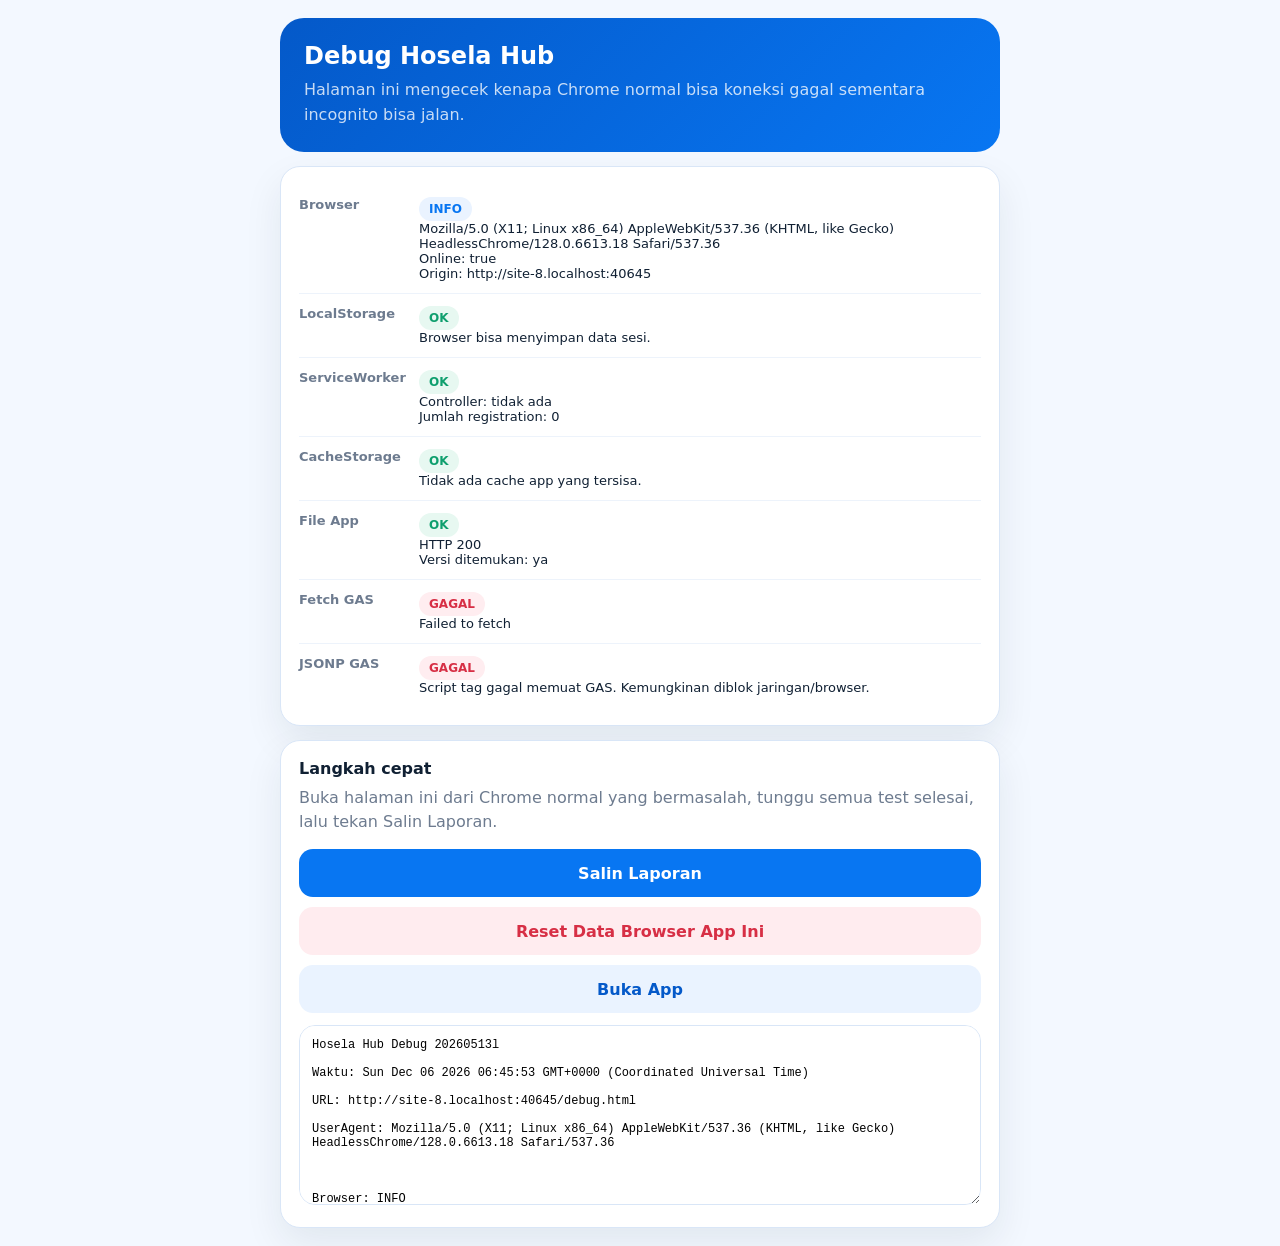
==== debug.html @ c0fd5866 "Add fingerprint import for attendance app" ====
<!DOCTYPE html>
<html lang="id">
<head>
  <meta charset="UTF-8">
  <meta name="viewport" content="width=device-width, initial-scale=1">
  <meta name="robots" content="noindex">
  <title>Debug Hosela Hub</title>
  <style>
    :root {
      --blue: #0876f2;
      --blue-dark: #0459c9;
      --bg: #f3f8ff;
      --line: #d9e6f7;
      --text: #102033;
      --muted: #6d7b8f;
      --ok: #0f9f6e;
      --bad: #d72f45;
      --warn: #b7791f;
    }

    * { box-sizing: border-box; }
    body {
      background: var(--bg);
      color: var(--text);
      font-family: Inter, system-ui, -apple-system, BlinkMacSystemFont, "Segoe UI", sans-serif;
      margin: 0;
      padding: 18px;
    }

    .wrap {
      margin: 0 auto;
      max-width: 720px;
    }

    .hero {
      background: linear-gradient(135deg, var(--blue-dark), var(--blue));
      border-radius: 24px;
      color: #fff;
      padding: 24px;
    }

    h1 {
      font-size: 24px;
      margin: 0 0 8px;
    }

    p {
      color: var(--muted);
      line-height: 1.55;
      margin: 8px 0 0;
    }

    .hero p {
      color: rgba(255,255,255,.78);
    }

    .panel {
      background: #fff;
      border: 1px solid var(--line);
      border-radius: 20px;
      box-shadow: 0 16px 38px rgba(16,32,51,.08);
      margin-top: 14px;
      padding: 18px;
    }

    .row {
      align-items: flex-start;
      border-bottom: 1px solid #edf3fb;
      display: grid;
      gap: 8px;
      grid-template-columns: 112px 1fr;
      padding: 12px 0;
    }

    .row:last-child { border-bottom: 0; }
    .label {
      color: var(--muted);
      font-size: 13px;
      font-weight: 700;
    }

    .value {
      font-size: 13px;
      overflow-wrap: anywhere;
      white-space: pre-wrap;
    }

    .status {
      border-radius: 999px;
      display: inline-flex;
      font-size: 12px;
      font-weight: 800;
      padding: 5px 10px;
    }

    .ok { background: #e7f8f1; color: var(--ok); }
    .bad { background: #ffedf0; color: var(--bad); }
    .warn { background: #fff7dd; color: var(--warn); }
    .info { background: #eaf3ff; color: var(--blue); }

    .btns {
      display: grid;
      gap: 10px;
      grid-template-columns: 1fr;
      margin-top: 14px;
    }

    button, a.button {
      align-items: center;
      background: var(--blue);
      border: 0;
      border-radius: 14px;
      color: #fff;
      cursor: pointer;
      display: flex;
      font: inherit;
      font-weight: 800;
      justify-content: center;
      min-height: 48px;
      padding: 12px 16px;
      text-decoration: none;
    }

    button.secondary, a.secondary {
      background: #eaf3ff;
      color: var(--blue-dark);
    }

    button.danger {
      background: #ffecef;
      color: var(--bad);
    }

    textarea {
      border: 1px solid var(--line);
      border-radius: 16px;
      font: 12px ui-monospace, SFMono-Regular, Consolas, monospace;
      height: 180px;
      margin-top: 12px;
      padding: 12px;
      resize: vertical;
      width: 100%;
    }
  </style>
</head>
<body>
  <main class="wrap">
    <section class="hero">
      <h1>Debug Hosela Hub</h1>
      <p>Halaman ini mengecek kenapa Chrome normal bisa koneksi gagal sementara incognito bisa jalan.</p>
    </section>

    <section class="panel" id="results"></section>

    <section class="panel">
      <strong>Langkah cepat</strong>
      <p>Buka halaman ini dari Chrome normal yang bermasalah, tunggu semua test selesai, lalu tekan Salin Laporan.</p>
      <div class="btns">
        <button type="button" onclick="copyReport()">Salin Laporan</button>
        <button type="button" class="danger" onclick="hardReset()">Reset Data Browser App Ini</button>
        <a class="button secondary" href="./index.html?v=20260513l">Buka App</a>
      </div>
      <textarea id="report" readonly></textarea>
    </section>
  </main>

  <script>
    var GAS_URL = 'https://script.google.com/macros/s/AKfycbxDAHTGFbjG2RMjIPqUmdLbPO3TqKFfpPuEw9p5sdc4tEJXy6zsyyzhQ6pO65Pben4ywQ/exec';
    var APP_VERSION = '20260513l';
    var rows = [];
    var results = document.getElementById('results');
    var report = document.getElementById('report');

    function addRow(name, status, detail) {
      rows.push({ name: name, status: status, detail: detail });
      render();
    }

    function cls(status) {
      if (status === 'OK') return 'ok';
      if (status === 'GAGAL') return 'bad';
      if (status === 'PERIKSA') return 'warn';
      return 'info';
    }

    function render() {
      results.innerHTML = rows.map(function(row) {
        return '<div class="row"><div class="label">' + escapeHtml(row.name) + '</div><div class="value"><span class="status ' + cls(row.status) + '">' + escapeHtml(row.status) + '</span>\n' + escapeHtml(row.detail || '') + '</div></div>';
      }).join('');
      report.value = [
        'Hosela Hub Debug ' + APP_VERSION,
        'Waktu: ' + new Date().toString(),
        'URL: ' + location.href,
        'UserAgent: ' + navigator.userAgent,
        ''
      ].concat(rows.map(function(row) {
        return row.name + ': ' + row.status + '\n' + (row.detail || '-');
      })).join('\n\n');
    }

    function escapeHtml(value) {
      return String(value == null ? '' : value)
        .replace(/&/g, '&amp;')
        .replace(/</g, '&lt;')
        .replace(/>/g, '&gt;')
        .replace(/"/g, '&quot;')
        .replace(/'/g, '&#039;');
    }

    function timeout(ms) {
      return new Promise(function(resolve) {
        setTimeout(resolve, ms);
      });
    }

    function testStorage() {
      try {
        localStorage.setItem('hh_debug_test', String(Date.now()));
        var value = localStorage.getItem('hh_debug_test');
        localStorage.removeItem('hh_debug_test');
        addRow('LocalStorage', value ? 'OK' : 'GAGAL', value ? 'Browser bisa menyimpan data sesi.' : 'Data sesi tidak bisa dibaca.');
      } catch (err) {
        addRow('LocalStorage', 'GAGAL', err.message || String(err));
      }
    }

    function testServiceWorker() {
      if (!('serviceWorker' in navigator)) {
        addRow('ServiceWorker', 'PERIKSA', 'Browser tidak mendukung service worker.');
        return Promise.resolve();
      }
      return navigator.serviceWorker.getRegistrations().then(function(regs) {
        var detail = 'Controller: ' + (navigator.serviceWorker.controller ? 'ada' : 'tidak ada') + '\nJumlah registration: ' + regs.length;
        regs.forEach(function(reg, i) {
          detail += '\n' + (i + 1) + '. scope=' + reg.scope;
        });
        addRow('ServiceWorker', regs.length ? 'PERIKSA' : 'OK', detail);
      }).catch(function(err) {
        addRow('ServiceWorker', 'GAGAL', err.message || String(err));
      });
    }

    function testCaches() {
      if (!('caches' in window)) {
        addRow('CacheStorage', 'PERIKSA', 'Browser tidak mendukung CacheStorage.');
        return Promise.resolve();
      }
      return caches.keys().then(function(keys) {
        addRow('CacheStorage', keys.length ? 'PERIKSA' : 'OK', keys.length ? keys.join('\n') : 'Tidak ada cache app yang tersisa.');
      }).catch(function(err) {
        addRow('CacheStorage', 'GAGAL', err.message || String(err));
      });
    }

    function testFetchGas() {
      var url = GAS_URL + '?action=ping&args=[]&_t=' + Date.now();
      return fetch(url, { cache: 'no-store', redirect: 'follow' })
        .then(function(res) {
          return res.text().then(function(text) {
            var shortText = text.slice(0, 220);
            addRow('Fetch GAS', res.ok ? 'OK' : 'GAGAL', 'HTTP ' + res.status + '\n' + shortText);
          });
        })
        .catch(function(err) {
          addRow('Fetch GAS', 'GAGAL', err.message || String(err));
        });
    }

    function testJsonpGas() {
      return new Promise(function(resolve) {
        var callbackName = 'hh_debug_jsonp_' + Date.now();
        var script = document.createElement('script');
        var finished = false;
        var oldError = window.onerror;
        var timer = setTimeout(function() {
          finish('GAGAL', 'Timeout. Chrome tidak menerima response JSONP dari GAS dalam 12 detik.');
        }, 12000);

        function finish(status, detail) {
          if (finished) return;
          finished = true;
          clearTimeout(timer);
          window.onerror = oldError;
          try { delete window[callbackName]; } catch (err) { window[callbackName] = undefined; }
          if (script.parentNode) script.parentNode.removeChild(script);
          addRow('JSONP GAS', status, detail);
          resolve();
        }

        window.onerror = function(message, source, lineno, colno, error) {
          if (source && source.indexOf('script.google') !== -1) {
            finish('GAGAL', 'Script GAS tidak valid di browser ini.\n' + message);
            return true;
          }
          if (oldError) return oldError.apply(window, arguments);
          return false;
        };

        window[callbackName] = function(data) {
          finish(data && data.success ? 'OK' : 'PERIKSA', JSON.stringify(data));
        };

        script.onerror = function() {
          finish('GAGAL', 'Script tag gagal memuat GAS. Kemungkinan diblok jaringan/browser.');
        };
        script.src = GAS_URL + '?action=ping&args=[]&callback=' + encodeURIComponent(callbackName) + '&_t=' + Date.now();
        document.head.appendChild(script);
      });
    }

    function testAppFile() {
      return fetch('./js/app.js?v=' + APP_VERSION + '&_t=' + Date.now(), { cache: 'no-store' })
        .then(function(res) { return res.text().then(function(text) {
          addRow('File App', text.indexOf(APP_VERSION) !== -1 ? 'OK' : 'PERIKSA', 'HTTP ' + res.status + '\nVersi ditemukan: ' + (text.indexOf(APP_VERSION) !== -1 ? 'ya' : 'tidak'));
        }); })
        .catch(function(err) {
          addRow('File App', 'GAGAL', err.message || String(err));
        });
    }

    function copyReport() {
      report.select();
      report.setSelectionRange(0, report.value.length);
      if (navigator.clipboard && navigator.clipboard.writeText) {
        navigator.clipboard.writeText(report.value).then(function() {
          alert('Laporan sudah disalin.');
        }).catch(function() {
          document.execCommand('copy');
          alert('Laporan sudah disalin.');
        });
      } else {
        document.execCommand('copy');
        alert('Laporan sudah disalin.');
      }
    }

    function hardReset() {
      Promise.resolve()
        .then(function() {
          try { localStorage.clear(); sessionStorage.clear(); } catch (err) {}
        })
        .then(function() {
          if (!('caches' in window)) return null;
          return caches.keys().then(function(keys) {
            return Promise.all(keys.map(function(key) { return caches.delete(key); }));
          });
        })
        .then(function() {
          if (!('serviceWorker' in navigator) || !navigator.serviceWorker.getRegistrations) return null;
          return navigator.serviceWorker.getRegistrations().then(function(regs) {
            return Promise.all(regs.map(function(reg) { return reg.unregister(); }));
          });
        })
        .then(function() {
          location.replace('./index.html?v=' + APP_VERSION + '&clean=' + Date.now());
        });
    }

    (function run() {
      addRow('Browser', 'INFO', navigator.userAgent + '\nOnline: ' + navigator.onLine + '\nOrigin: ' + location.origin);
      testStorage();
      Promise.resolve()
        .then(testServiceWorker)
        .then(testCaches)
        .then(testAppFile)
        .then(testFetchGas)
        .then(testJsonpGas);
    })();
  </script>
</body>
</html>
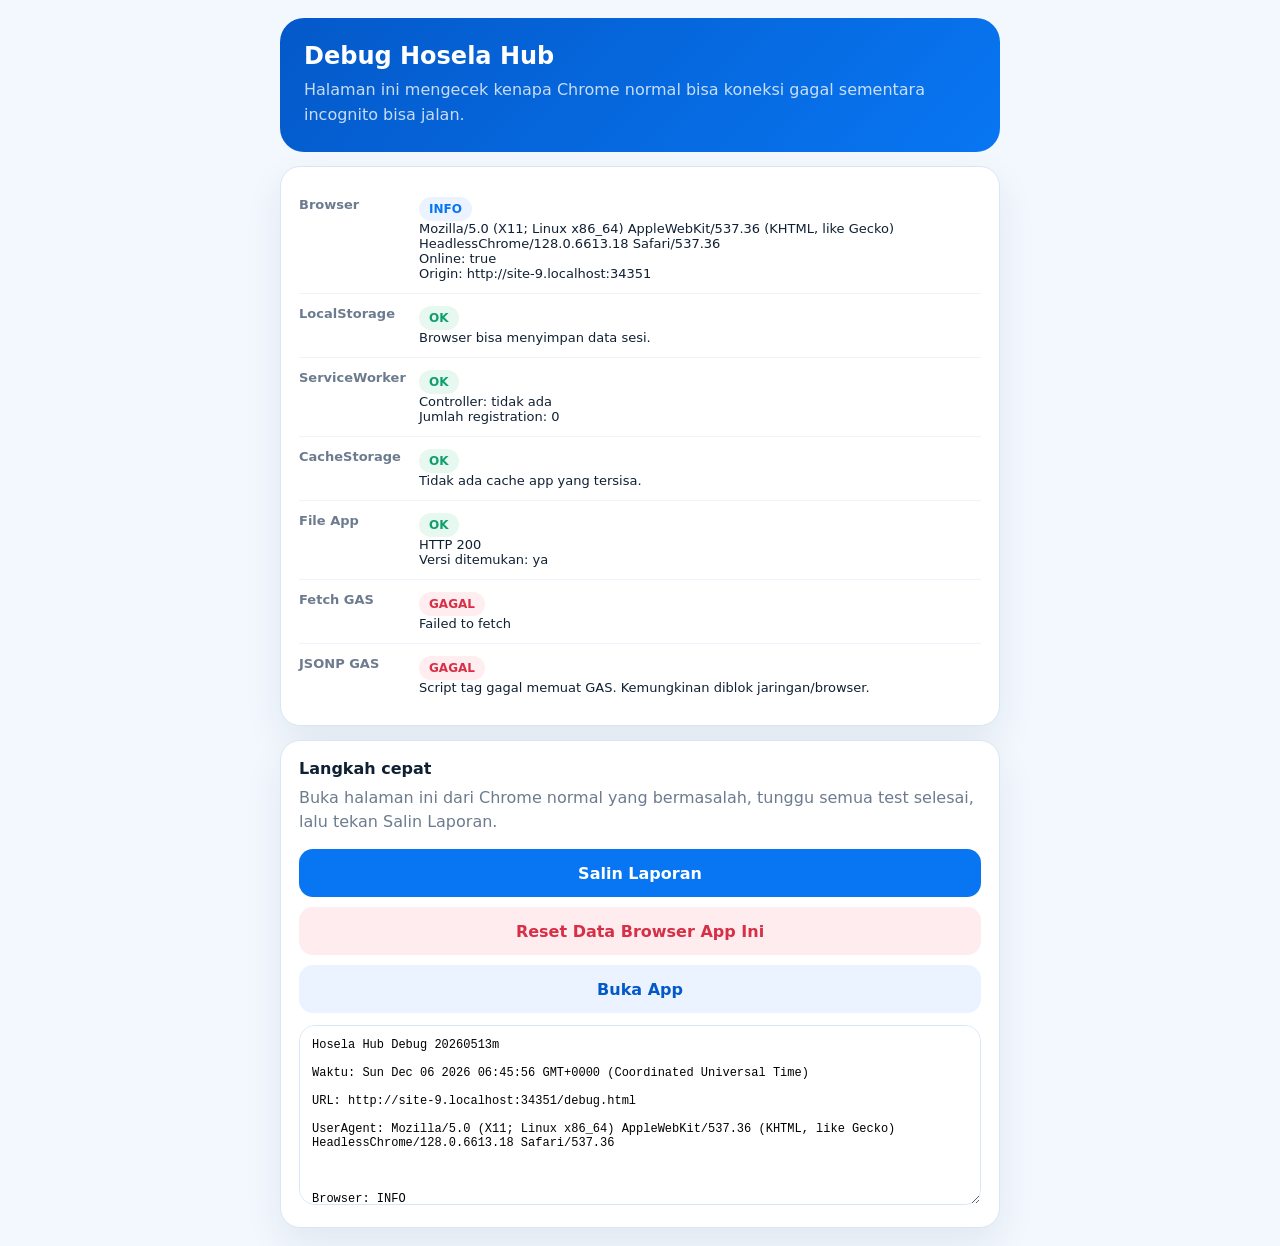
==== commit db6f71e0: "Mark pending tap anomalies in attendance" ====
--- a/debug.html
+++ b/debug.html
@@ -158,7 +158,7 @@
       <div class="btns">
         <button type="button" onclick="copyReport()">Salin Laporan</button>
         <button type="button" class="danger" onclick="hardReset()">Reset Data Browser App Ini</button>
-        <a class="button secondary" href="./index.html?v=20260513l">Buka App</a>
+        <a class="button secondary" href="./index.html?v=20260513m">Buka App</a>
       </div>
       <textarea id="report" readonly></textarea>
     </section>
@@ -166,7 +166,7 @@
 
   <script>
     var GAS_URL = 'https://script.google.com/macros/s/AKfycbxDAHTGFbjG2RMjIPqUmdLbPO3TqKFfpPuEw9p5sdc4tEJXy6zsyyzhQ6pO65Pben4ywQ/exec';
-    var APP_VERSION = '20260513l';
+    var APP_VERSION = '20260513m';
     var rows = [];
     var results = document.getElementById('results');
     var report = document.getElementById('report');
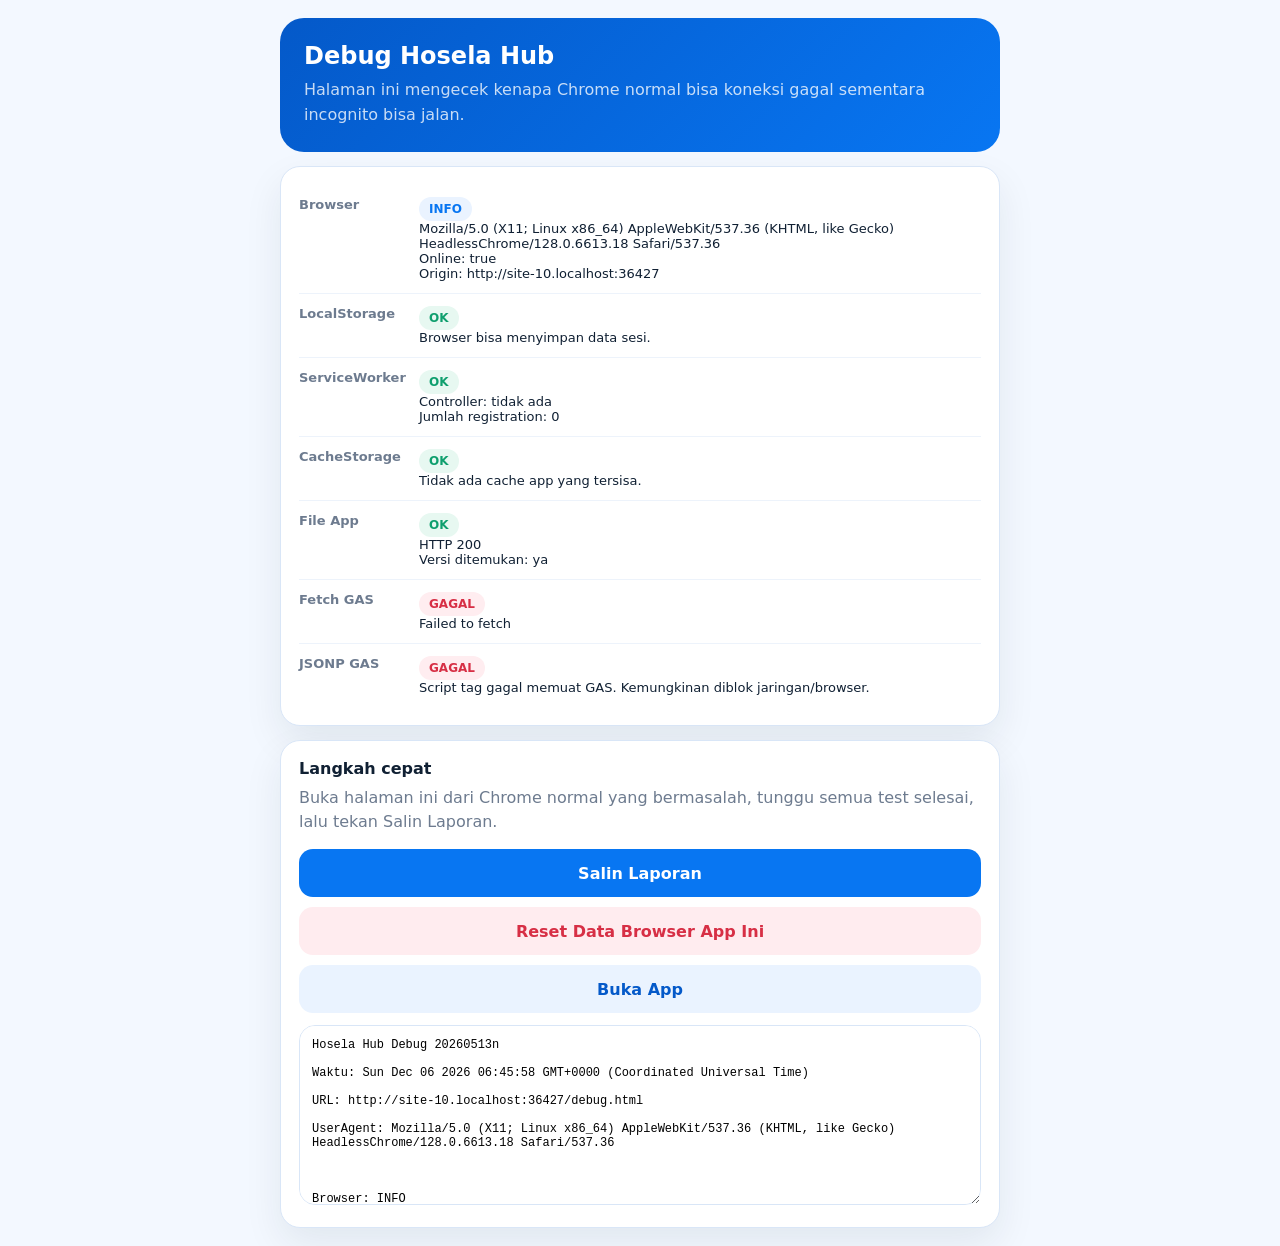
==== commit 8b4ad500: "Prioritize anomaly status over absent detail" ====
--- a/debug.html
+++ b/debug.html
@@ -158,7 +158,7 @@
       <div class="btns">
         <button type="button" onclick="copyReport()">Salin Laporan</button>
         <button type="button" class="danger" onclick="hardReset()">Reset Data Browser App Ini</button>
-        <a class="button secondary" href="./index.html?v=20260513m">Buka App</a>
+        <a class="button secondary" href="./index.html?v=20260513n">Buka App</a>
       </div>
       <textarea id="report" readonly></textarea>
     </section>
@@ -166,7 +166,7 @@
 
   <script>
     var GAS_URL = 'https://script.google.com/macros/s/AKfycbxDAHTGFbjG2RMjIPqUmdLbPO3TqKFfpPuEw9p5sdc4tEJXy6zsyyzhQ6pO65Pben4ywQ/exec';
-    var APP_VERSION = '20260513m';
+    var APP_VERSION = '20260513n';
     var rows = [];
     var results = document.getElementById('results');
     var report = document.getElementById('report');
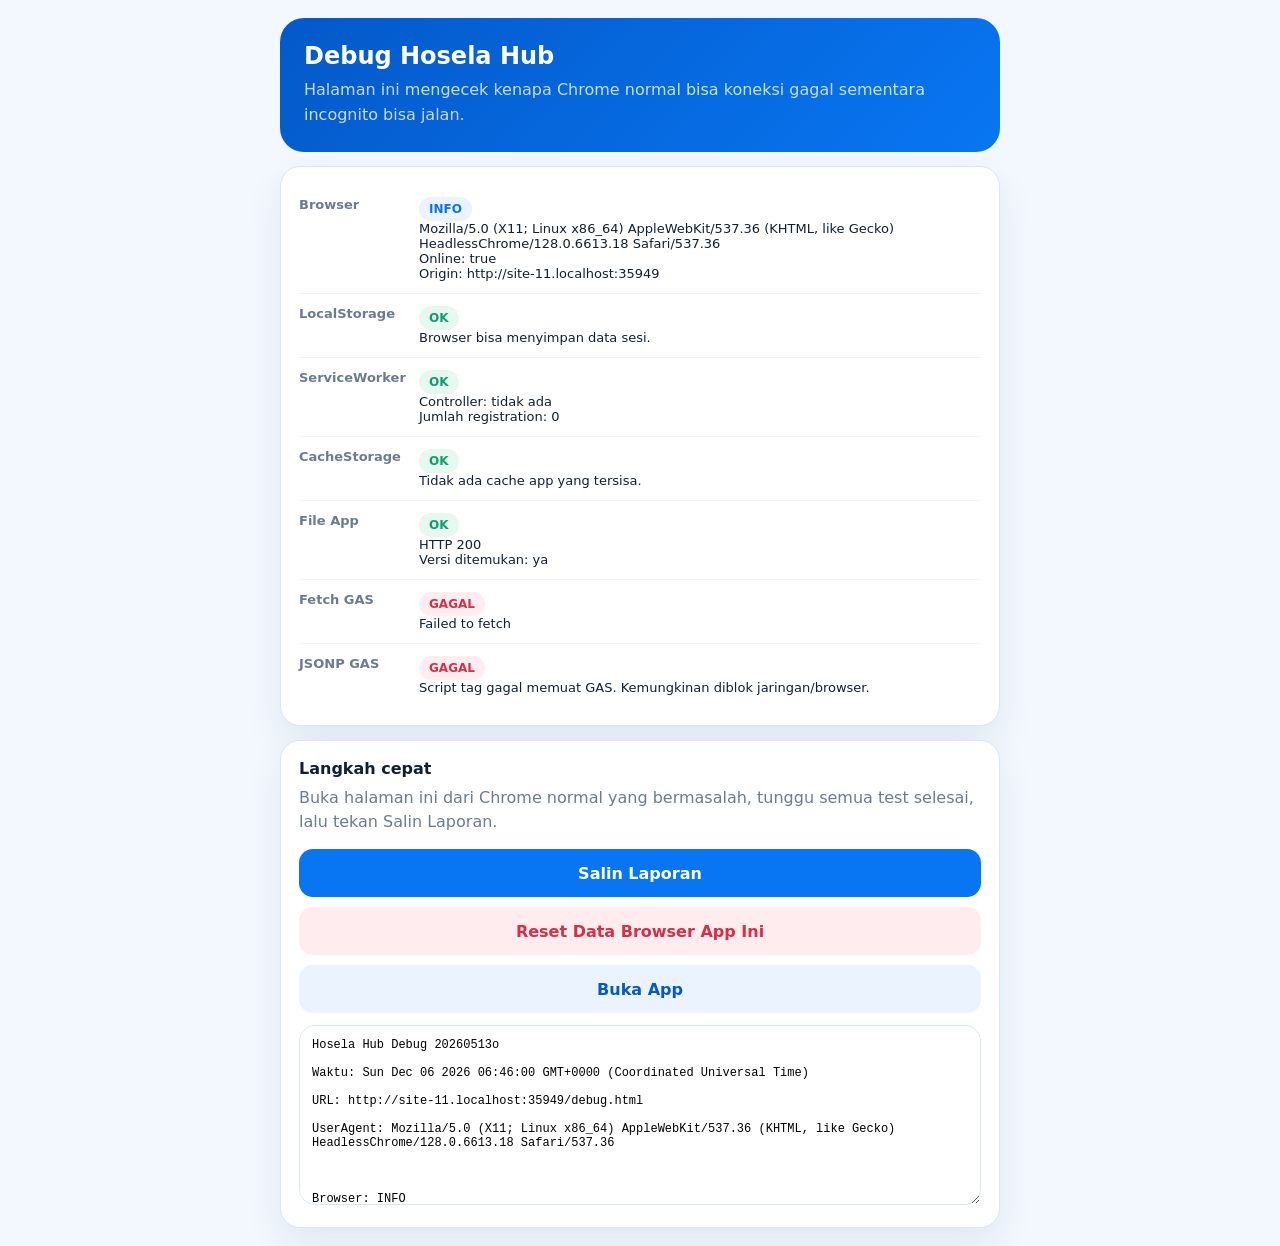
==== commit 1f222c1b: "Delay same-day tap anomaly warnings" ====
--- a/debug.html
+++ b/debug.html
@@ -158,7 +158,7 @@
       <div class="btns">
         <button type="button" onclick="copyReport()">Salin Laporan</button>
         <button type="button" class="danger" onclick="hardReset()">Reset Data Browser App Ini</button>
-        <a class="button secondary" href="./index.html?v=20260513n">Buka App</a>
+        <a class="button secondary" href="./index.html?v=20260513o">Buka App</a>
       </div>
       <textarea id="report" readonly></textarea>
     </section>
@@ -166,7 +166,7 @@
 
   <script>
     var GAS_URL = 'https://script.google.com/macros/s/AKfycbxDAHTGFbjG2RMjIPqUmdLbPO3TqKFfpPuEw9p5sdc4tEJXy6zsyyzhQ6pO65Pben4ywQ/exec';
-    var APP_VERSION = '20260513n';
+    var APP_VERSION = '20260513o';
     var rows = [];
     var results = document.getElementById('results');
     var report = document.getElementById('report');
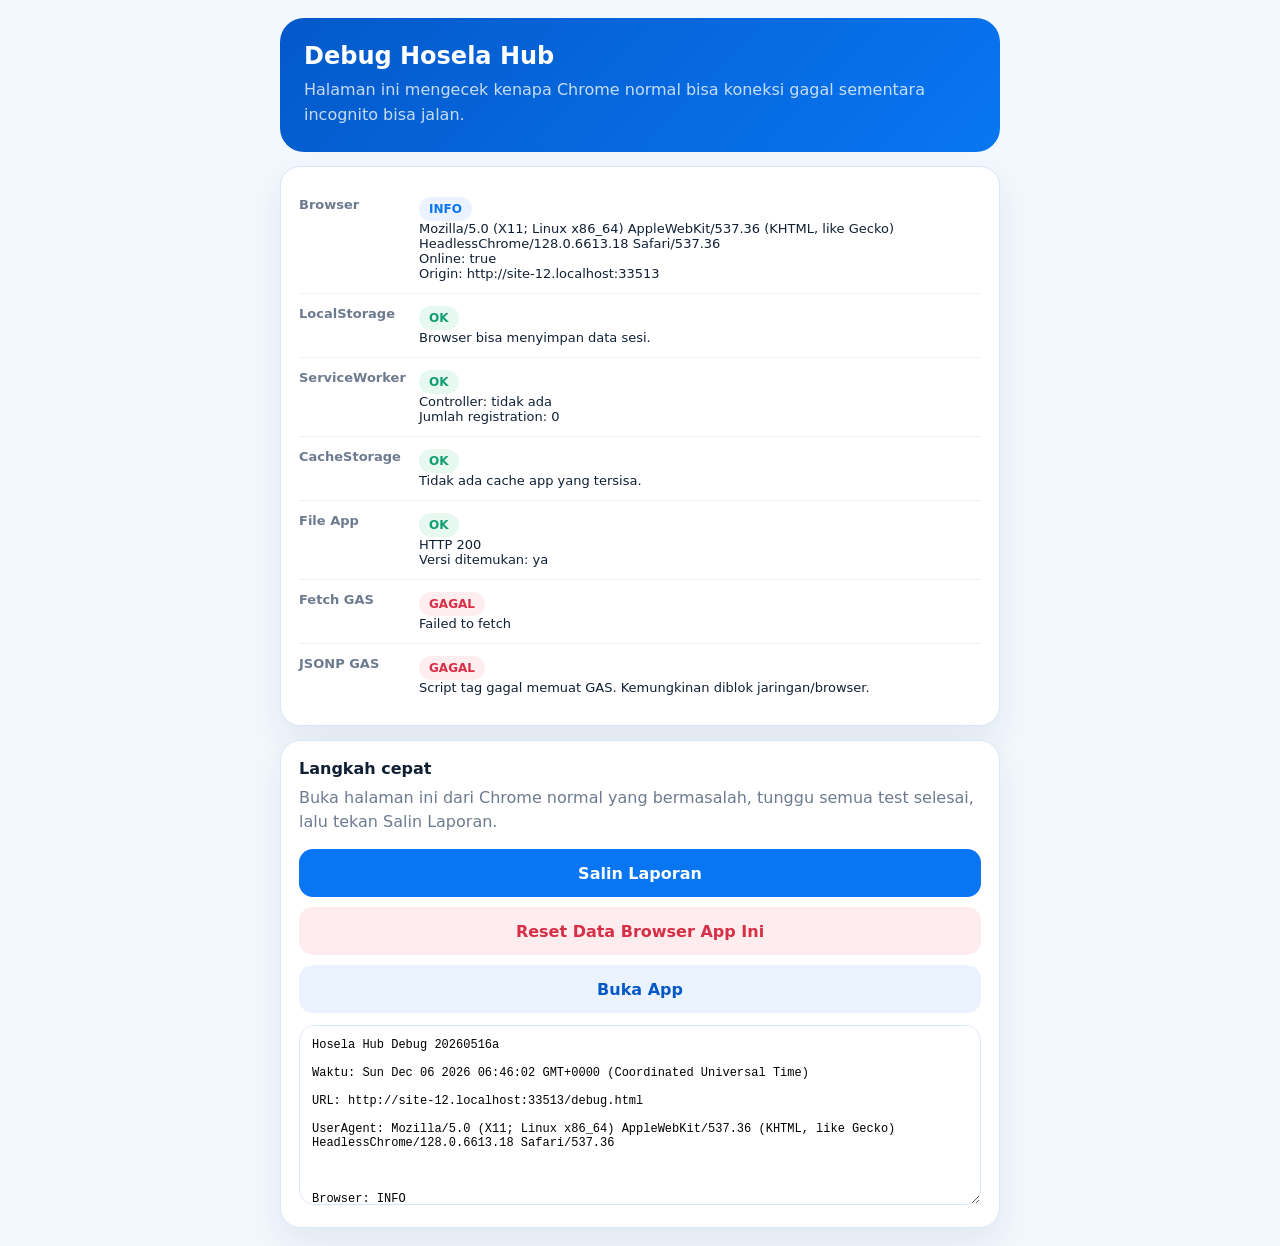
==== commit 63a08c56: "Speed up menu loading with persistent cache" ====
--- a/debug.html
+++ b/debug.html
@@ -158,7 +158,7 @@
       <div class="btns">
         <button type="button" onclick="copyReport()">Salin Laporan</button>
         <button type="button" class="danger" onclick="hardReset()">Reset Data Browser App Ini</button>
-        <a class="button secondary" href="./index.html?v=20260513o">Buka App</a>
+        <a class="button secondary" href="./index.html?v=20260516a">Buka App</a>
       </div>
       <textarea id="report" readonly></textarea>
     </section>
@@ -166,7 +166,7 @@
 
   <script>
     var GAS_URL = 'https://script.google.com/macros/s/AKfycbxDAHTGFbjG2RMjIPqUmdLbPO3TqKFfpPuEw9p5sdc4tEJXy6zsyyzhQ6pO65Pben4ywQ/exec';
-    var APP_VERSION = '20260513o';
+    var APP_VERSION = '20260516a';
     var rows = [];
     var results = document.getElementById('results');
     var report = document.getElementById('report');
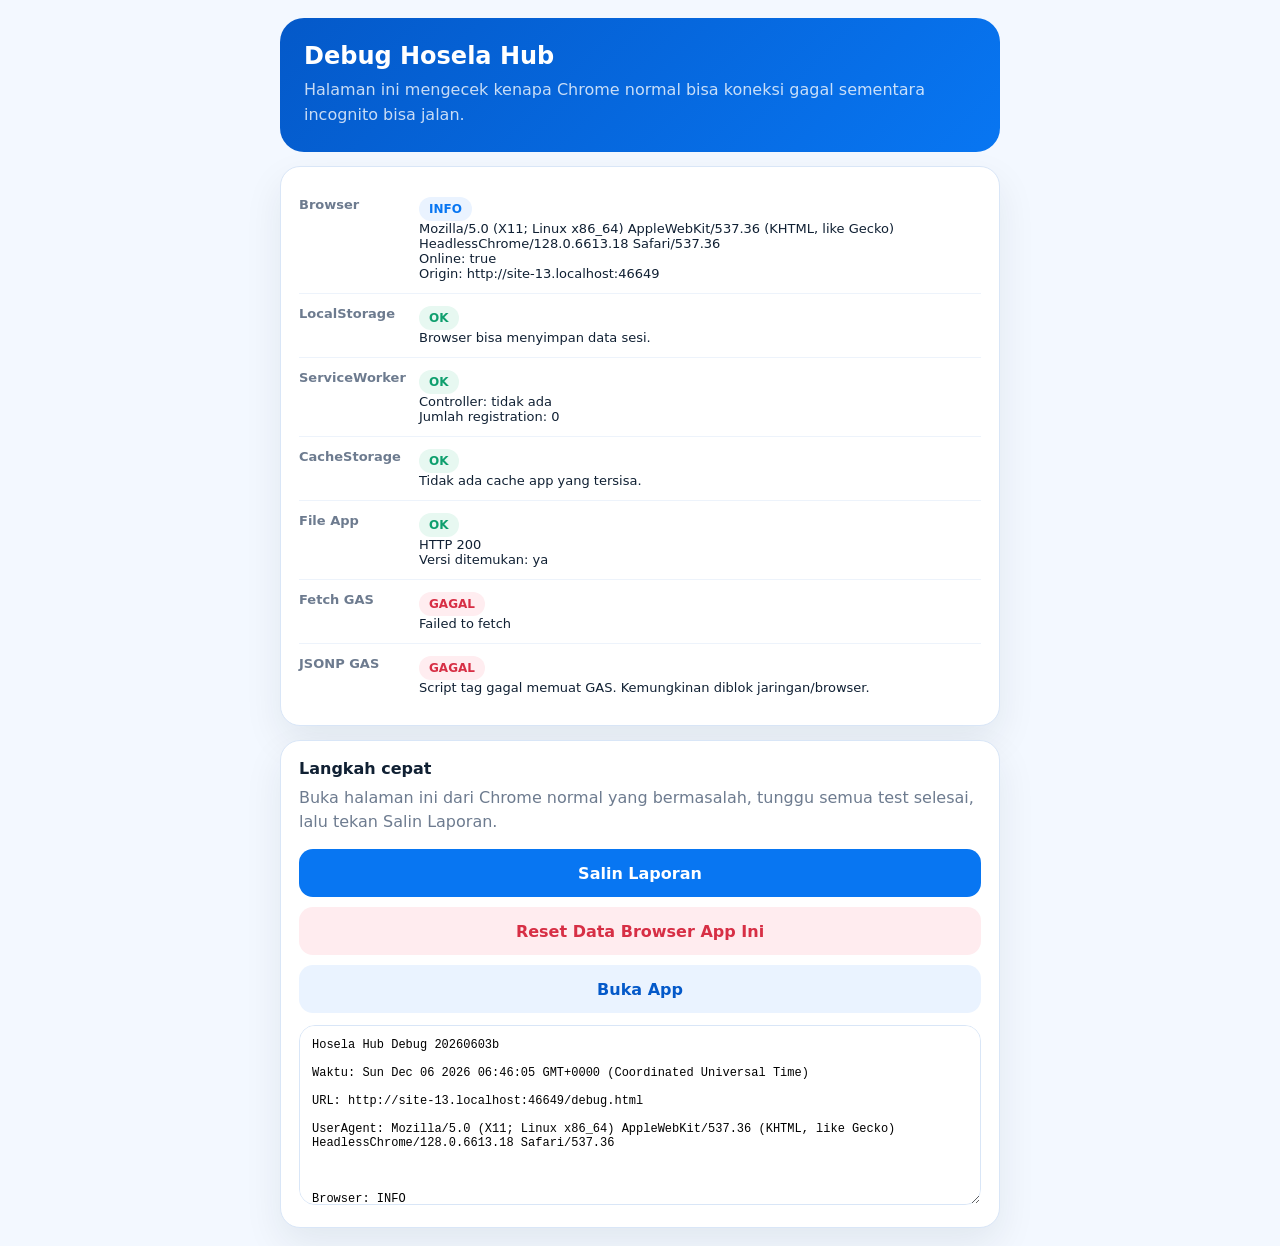
==== commit 589dce94: "Add salary settings menu" ====
--- a/debug.html
+++ b/debug.html
@@ -158,7 +158,7 @@
       <div class="btns">
         <button type="button" onclick="copyReport()">Salin Laporan</button>
         <button type="button" class="danger" onclick="hardReset()">Reset Data Browser App Ini</button>
-        <a class="button secondary" href="./index.html?v=20260516a">Buka App</a>
+        <a class="button secondary" href="./index.html?v=20260603b">Buka App</a>
       </div>
       <textarea id="report" readonly></textarea>
     </section>
@@ -166,7 +166,7 @@
 
   <script>
     var GAS_URL = 'https://script.google.com/macros/s/AKfycbxDAHTGFbjG2RMjIPqUmdLbPO3TqKFfpPuEw9p5sdc4tEJXy6zsyyzhQ6pO65Pben4ywQ/exec';
-    var APP_VERSION = '20260516a';
+    var APP_VERSION = '20260603b';
     var rows = [];
     var results = document.getElementById('results');
     var report = document.getElementById('report');
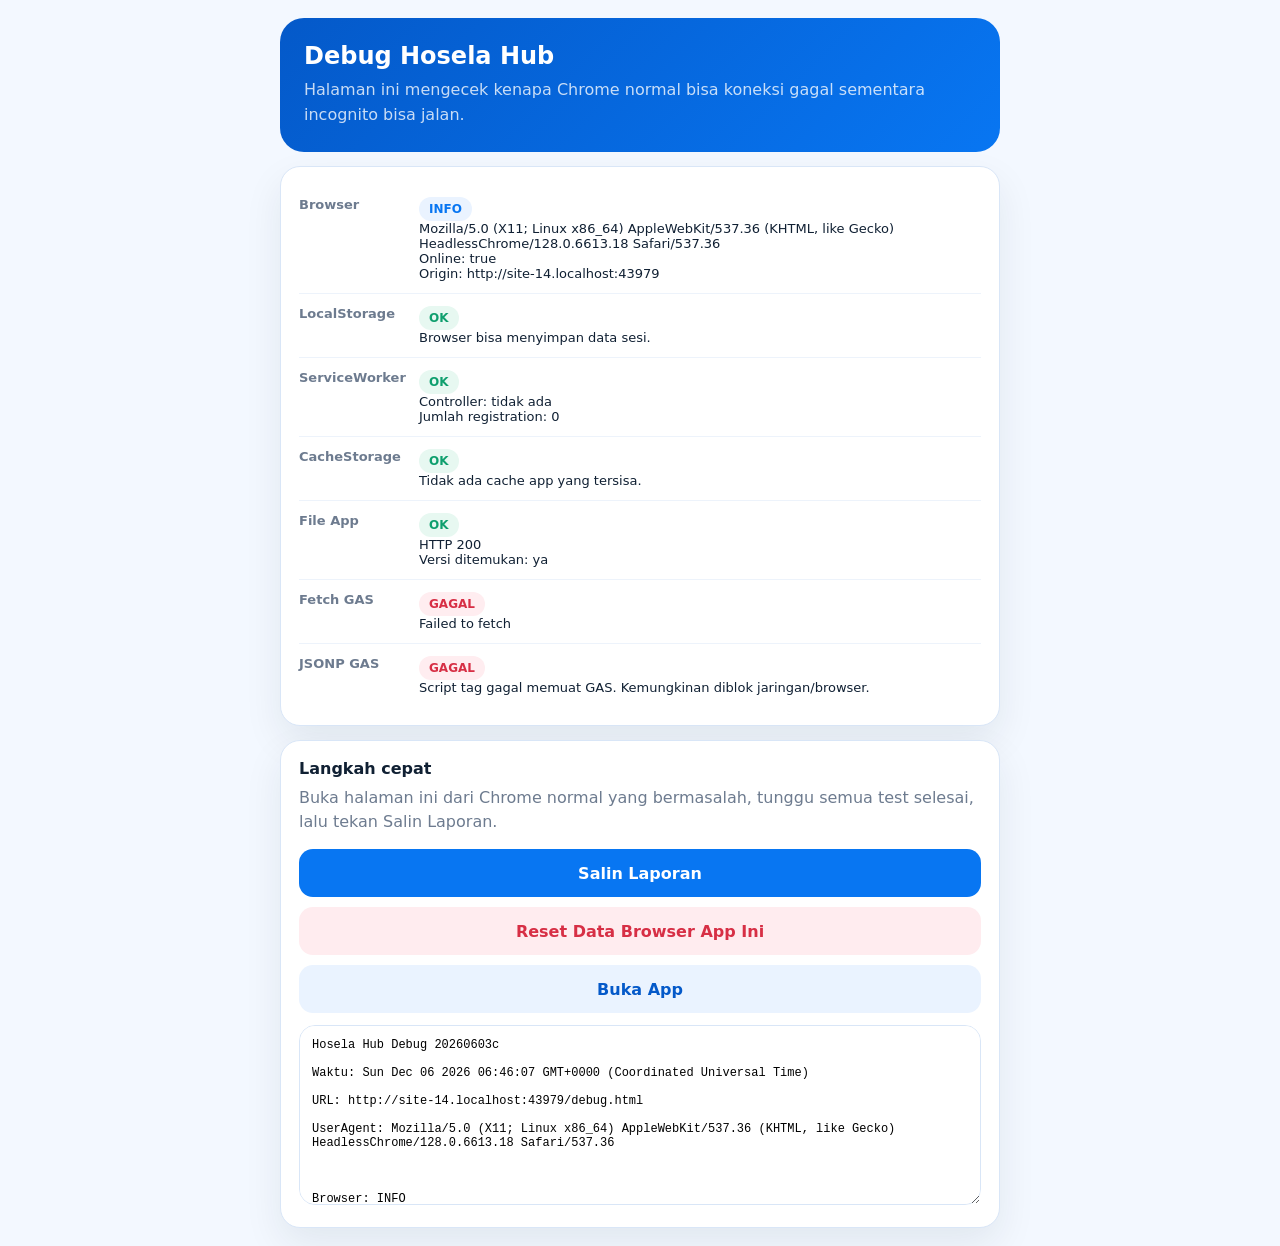
==== commit 6afcbc82: "Add salary setting delete action" ====
--- a/debug.html
+++ b/debug.html
@@ -158,7 +158,7 @@
       <div class="btns">
         <button type="button" onclick="copyReport()">Salin Laporan</button>
         <button type="button" class="danger" onclick="hardReset()">Reset Data Browser App Ini</button>
-        <a class="button secondary" href="./index.html?v=20260603b">Buka App</a>
+        <a class="button secondary" href="./index.html?v=20260603c">Buka App</a>
       </div>
       <textarea id="report" readonly></textarea>
     </section>
@@ -166,7 +166,7 @@
 
   <script>
     var GAS_URL = 'https://script.google.com/macros/s/AKfycbxDAHTGFbjG2RMjIPqUmdLbPO3TqKFfpPuEw9p5sdc4tEJXy6zsyyzhQ6pO65Pben4ywQ/exec';
-    var APP_VERSION = '20260603b';
+    var APP_VERSION = '20260603c';
     var rows = [];
     var results = document.getElementById('results');
     var report = document.getElementById('report');
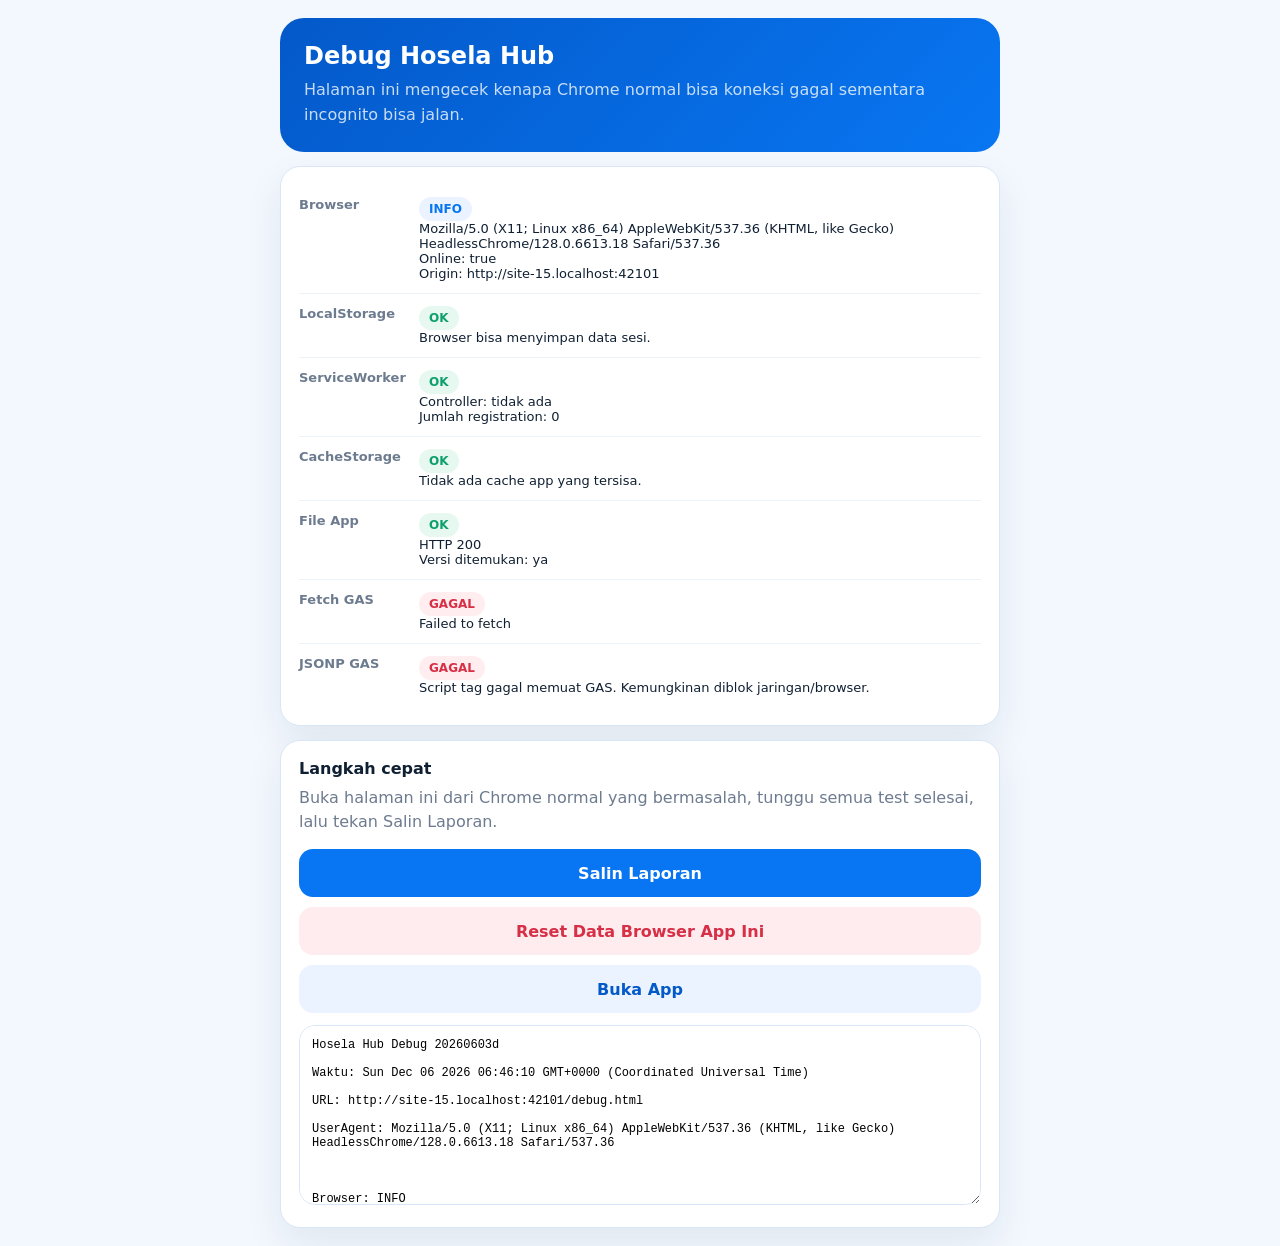
==== commit 1371161a: "Force refresh stale app cache" ====
--- a/debug.html
+++ b/debug.html
@@ -158,7 +158,7 @@
       <div class="btns">
         <button type="button" onclick="copyReport()">Salin Laporan</button>
         <button type="button" class="danger" onclick="hardReset()">Reset Data Browser App Ini</button>
-        <a class="button secondary" href="./index.html?v=20260603c">Buka App</a>
+        <a class="button secondary" href="./index.html?v=20260603d">Buka App</a>
       </div>
       <textarea id="report" readonly></textarea>
     </section>
@@ -166,7 +166,7 @@
 
   <script>
     var GAS_URL = 'https://script.google.com/macros/s/AKfycbxDAHTGFbjG2RMjIPqUmdLbPO3TqKFfpPuEw9p5sdc4tEJXy6zsyyzhQ6pO65Pben4ywQ/exec';
-    var APP_VERSION = '20260603c';
+    var APP_VERSION = '20260603d';
     var rows = [];
     var results = document.getElementById('results');
     var report = document.getElementById('report');
